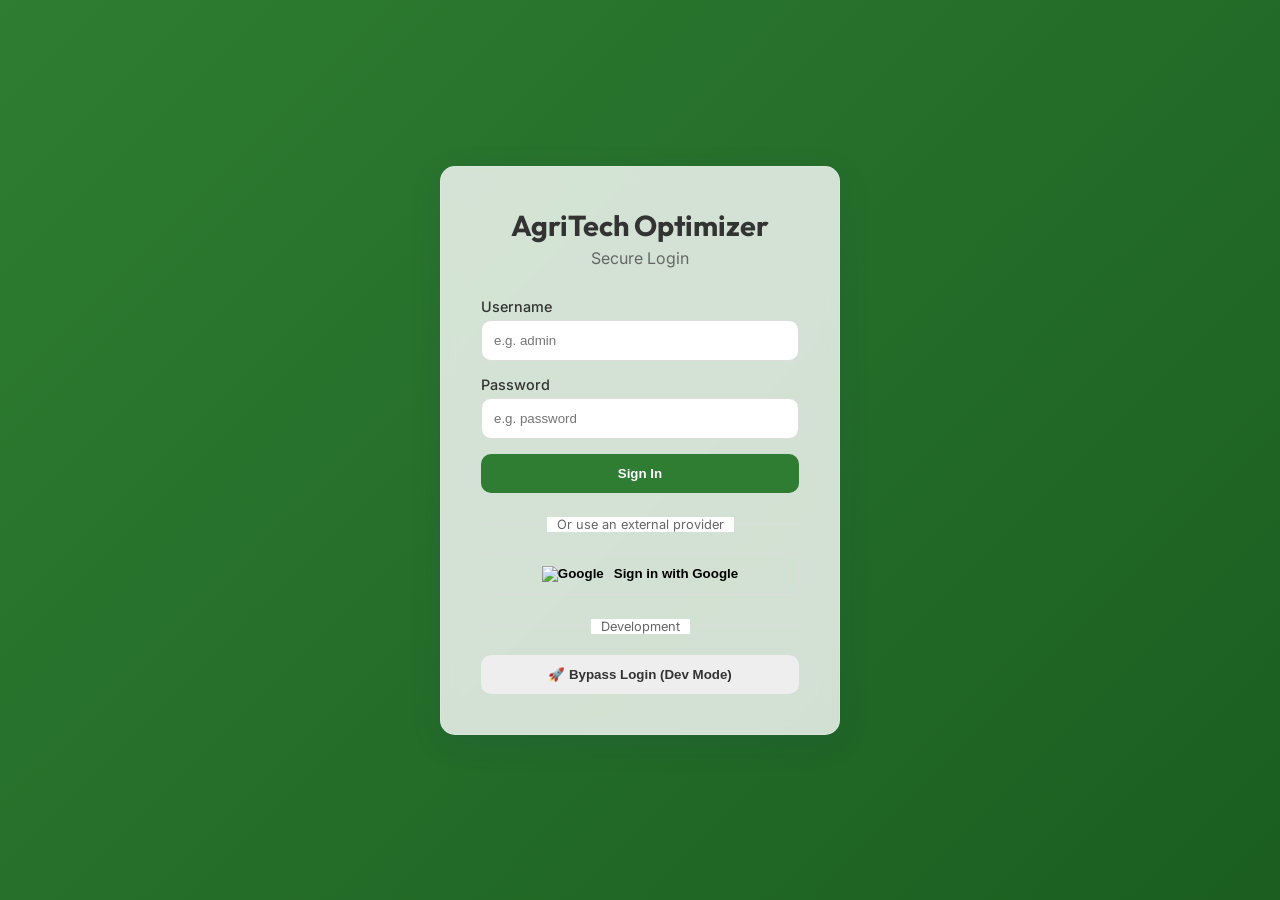
==== index.html @ ee9bbae9 "Prepare for Vercel deployment" ====
<!DOCTYPE html>
<html lang="en">
<head>
    <meta charset="UTF-8">
    <meta name="viewport" content="width=device-width, initial-scale=1.0">
    <title>AgriTech Optimizer | Livestock AI</title>
    <meta name="description" content="A professional, modern dashboard for AgriTech livestock management and AI health diagnostics.">
    <!-- Google Fonts -->
    <link href="https://fonts.googleapis.com/css2?family=Inter:wght@300;400;500;600;700&family=Outfit:wght@400;600;700&display=swap" rel="stylesheet">
    <!-- Phosphor Icons -->
    <script src="https://unpkg.com/@phosphor-icons/web"></script>
    <link rel="stylesheet" href="style.css">
</head>
<body>

    <!-- Login View -->
    <div id="login-view" class="view active">
        <div class="login-card glass-panel">
            <div class="login-header">
                <i class="ph-fill ph-tractor login-icon"></i>
                <h1>AgriTech Optimizer</h1>
                <p>Secure Login</p>
            </div>
            
            <form id="native-login-form" class="login-form">
                <div class="input-group">
                    <label for="username">Username</label>
                    <input type="text" id="username" placeholder="e.g. admin" required>
                </div>
                <div class="input-group">
                    <label for="password">Password</label>
                    <input type="password" id="password" placeholder="e.g. password" required>
                </div>
                <button type="submit" class="btn btn-primary btn-block">Sign In</button>
            </form>

            <div class="divider"><span>Or use an external provider</span></div>
            
            <button id="google-login-btn" class="btn btn-outline btn-block">
                <img src="https://lh3.googleusercontent.com/COxitqgJr1sJnIDe8-jiKhxDx1FrYbtRHKJ9z_hELisAlapwE9LUPh6fcXIfb5vwpbMl4xl9H9TRFPc5NOO8Sb3VSgIBrfRYvW6cUA" alt="Google">
                Sign in with Google
            </button>

            <div class="divider"><span>Development</span></div>
            <button id="bypass-login-btn" class="btn btn-secondary btn-block">🚀 Bypass Login (Dev Mode)</button>
        </div>
    </div>

    <!-- Main App View -->
    <div id="app-view" class="view">
        <nav class="sidebar glass-panel">
            <div class="brand">
                <i class="ph-fill ph-tractor"></i>
                <span>AgriTech AI</span>
            </div>
            <ul class="nav-links">
                <li data-target="home" class="active"><i class="ph ph-house"></i> Home</li>
                <li data-target="herd"><i class="ph ph-cow"></i> My Herd</li>
                <li data-target="health"><i class="ph ph-stethoscope"></i> Health</li>
                <li data-target="nutrition"><i class="ph ph-plant"></i> Nutrition</li>
                <li data-target="schedule"><i class="ph ph-calendar"></i> Schedule</li>
            </ul>
            <div class="user-profile">
                <div class="avatar"><i class="ph ph-user"></i></div>
                <div class="user-info">
                    <span id="display-name">Farmer</span>
                    <small>Pro Member</small>
                </div>
                <button id="logout-btn" class="btn-icon"><i class="ph ph-sign-out"></i></button>
            </div>
        </nav>

        <main class="main-content">
            <!-- Home Tab -->
            <section id="tab-home" class="tab-content active fade-in">
                <div class="banner">
                    <img id="banner-img" src="" alt="Farm Dashboard Banner">
                    <div class="banner-overlay">
                        <h2 id="greeting">Good Morning, Farmer!</h2>
                        <p>Here is the live status of your virtual farm.</p>
                    </div>
                </div>

                <div class="metrics-grid">
                    <div class="metric-card gradient-green">
                        <h2 id="metric-animals">0</h2>
                        <p>Total Animals</p>
                    </div>
                    <div class="metric-card gradient-orange">
                        <h2 id="metric-supplies">0</h2>
                        <p>Supplies (kg)</p>
                    </div>
                    <div class="metric-card gradient-blue">
                        <h2>5</h2>
                        <p>Next Vaccinations</p>
                    </div>
                </div>

                <div class="dashboard-grid">
                    <div class="card glass-panel">
                        <h3>📋 Today's Checklist</h3>
                        <div class="checklist">
                            <label class="checkbox-container">
                                <input type="checkbox" checked> Check water levels in the north pasture
                                <span class="checkmark"></span>
                            </label>
                            <label class="checkbox-container">
                                <input type="checkbox"> Administer FMD vaccine to new calves
                                <span class="checkmark"></span>
                            </label>
                            <label class="checkbox-container">
                                <input type="checkbox"> Review monthly fodder inventory
                                <span class="checkmark"></span>
                            </label>
                        </div>
                    </div>

                    <div class="card glass-panel tip-card">
                        <div class="tip-icon"><i class="ph-fill ph-lightbulb"></i></div>
                        <div>
                            <h4>Farming Tip</h4>
                            <p>Rotating your grazing pastures every 3 days can improve soil health and reduce parasite loads in your livestock.</p>
                        </div>
                    </div>
                </div>
            </section>

            <!-- Herd Tab -->
            <section id="tab-herd" class="tab-content fade-in">
                <header class="section-header">
                    <h2>🐄 My Digital Herd</h2>
                    <button id="add-animal-toggle" class="btn btn-primary"><i class="ph ph-plus"></i> Add Animal</button>
                </header>

                <div id="add-animal-form-container" class="card glass-panel hidden">
                    <h3>Add New Animal</h3>
                    <form id="add-animal-form">
                        <div class="form-row">
                            <div class="input-group">
                                <label>Animal Name/ID</label>
                                <input type="text" id="animal-name" required placeholder="e.g. Bessie">
                            </div>
                            <div class="input-group">
                                <label>Species</label>
                                <select id="animal-type">
                                    <option>Cattle</option>
                                    <option>Sheep</option>
                                    <option>Goat</option>
                                    <option>Pig</option>
                                    <option>Rabbit</option>
                                    <option>Horse</option>
                                </select>
                            </div>
                            <div class="input-group">
                                <label>Weight (kg)</label>
                                <input type="number" id="animal-weight" value="50" min="1" required>
                            </div>
                        </div>
                        <button type="submit" class="btn btn-success">Save to Herd</button>
                    </form>
                </div>

                <div id="herd-list" class="herd-grid">
                    <!-- Herd cards generated via JS -->
                </div>
            </section>

            <!-- Health Tab -->
            <section id="tab-health" class="tab-content fade-in">
                <h2>🩺 Interactive Health Diagnostic Wizard</h2>
                <p class="subtitle">Select observed symptoms below to get an AI-driven health assessment.</p>

                <div class="health-layout">
                    <div class="card glass-panel symptoms-card">
                        <h3>What symptoms are you observing?</h3>
                        <div class="symptoms-grid" id="symptoms-container">
                            <!-- Checkboxes generated by JS -->
                        </div>
                        <button id="run-diagnostic" class="btn btn-primary mt-4">Run Diagnostic Analysis</button>
                    </div>

                    <div class="card glass-panel results-card">
                        <h3>Diagnostic Result</h3>
                        <div id="diagnostic-results">
                            <p class="placeholder-text">Results will appear here after analysis...</p>
                        </div>
                    </div>
                </div>
            </section>

            <!-- Nutrition Tab -->
            <section id="tab-nutrition" class="tab-content fade-in">
                <h2>🌾 Smart Nutrition & Fodder Calculator</h2>
                
                <div class="nutrition-layout">
                    <div class="card glass-panel form-card">
                        <div class="input-group">
                            <label class="checkbox-container">
                                <input type="checkbox" id="use-herd-toggle"> Select Animal from My Herd
                                <span class="checkmark"></span>
                            </label>
                        </div>
                        
                        <div id="herd-select-container" class="input-group hidden">
                            <label>Choose Animal:</label>
                            <select id="nutrition-herd-select"></select>
                            <p id="nutrition-herd-info" class="helper-text"></p>
                        </div>

                        <div id="manual-select-container">
                            <div class="input-group">
                                <label>Select Animal Type:</label>
                                <select id="nutrition-type-select">
                                    <option>Cattle</option><option>Sheep</option><option>Goat</option>
                                    <option>Rabbit</option><option>Horse</option><option>Pigs</option>
                                    <option>Poultry (Broilers/Layers)</option><option>Donkey</option>
                                    <option>Camel</option><option>Turkey</option>
                                </select>
                            </div>
                            <div class="input-group">
                                <label>Animal Weight (kg):</label>
                                <input type="number" id="nutrition-weight" value="450" min="0.1" step="0.1">
                            </div>
                        </div>

                        <div class="input-group">
                            <label>Select Life Stage:</label>
                            <select id="nutrition-stage">
                                <option>Maintenance</option>
                                <option>Growth</option>
                                <option>Lactation (High Yield)</option>
                                <option>Lactation (Low Yield)</option>
                            </select>
                        </div>
                    </div>

                    <div class="card glass-panel results-card">
                        <h3>Recommended Feed Breakdown</h3>
                        <div class="big-metric">
                            <span id="dmi-result">0.00</span> <small>kg / day Total DMI</small>
                        </div>

                        <div class="feed-bars">
                            <div class="feed-item">
                                <div class="feed-label">
                                    <span>Roughage (<span id="roughage-pct">0</span>%)</span>
                                    <strong id="roughage-kg">0.00 kg</strong>
                                </div>
                                <div class="progress-bar"><div id="roughage-bar" class="fill green"></div></div>
                                <small>Hay, Grass, Pellets, Silage, Crop residues</small>
                            </div>
                            
                            <div class="feed-item mt-4">
                                <div class="feed-label">
                                    <span>Concentrate (<span id="concentrate-pct">0</span>%)</span>
                                    <strong id="concentrate-kg">0.00 kg</strong>
                                </div>
                                <div class="progress-bar"><div id="concentrate-bar" class="fill orange"></div></div>
                                <small>Grains, Dairy Meal, Protein Cakes, Minerals</small>
                            </div>
                        </div>
                    </div>
                </div>
            </section>

            <!-- Schedule Tab -->
            <section id="tab-schedule" class="tab-content fade-in">
                <h2>📅 Essential Health & Maintenance Schedule</h2>
                <p class="subtitle">Follow this general guide to keep your diverse livestock healthy.</p>

                <div class="card glass-panel">
                    <div class="animal-tabs" id="schedule-tabs">
                        <!-- Generated by JS -->
                    </div>
                    <div class="table-responsive">
                        <table class="schedule-table">
                            <thead>
                                <tr>
                                    <th>Task</th>
                                    <th>Frequency</th>
                                    <th>Importance</th>
                                </tr>
                            </thead>
                            <tbody id="schedule-tbody">
                                <!-- Generated by JS -->
                            </tbody>
                        </table>
                    </div>
                </div>
                <p class="disclaimer">⚠️ Disclaimer: This AI tool is for informational purposes only. Always consult a certified veterinarian for definitive medical advice.</p>
            </section>
        </main>
    </div>

    <script src="app.js"></script>
</body>
</html>
---- style.css ----
:root {
    --primary: #2e7d32;
    --primary-dark: #1b5e20;
    --secondary: #ffa000;
    --bg-light: #f4f7f6;
    --text-main: #333;
    --text-light: #666;
    --white: #ffffff;
    --glass: rgba(255, 255, 255, 0.8);
    --shadow: 0 8px 32px 0 rgba(31, 38, 135, 0.1);
    --border: 1px solid rgba(255, 255, 255, 0.18);
}

* {
    margin: 0;
    padding: 0;
    box-sizing: border-box;
}

body {
    font-family: 'Inter', sans-serif;
    background-color: var(--bg-light);
    color: var(--text-main);
    overflow-x: hidden;
}

h1, h2, h3, .brand {
    font-family: 'Outfit', sans-serif;
}

/* Glassmorphism Utility */
.glass-panel {
    background: var(--glass);
    backdrop-filter: blur(8px);
    -webkit-backdrop-filter: blur(8px);
    border-radius: 15px;
    border: var(--border);
    box-shadow: var(--shadow);
}

/* Views */
.view {
    display: none;
    min-height: 100vh;
}

.view.active {
    display: flex;
}

/* Login View */
#login-view {
    justify-content: center;
    align-items: center;
    background: linear-gradient(135deg, #2e7d32 0%, #1b5e20 100%);
}

.login-card {
    width: 100%;
    max-width: 400px;
    padding: 40px;
    text-align: center;
}

.login-header {
    margin-bottom: 30px;
}

.login-icon {
    font-size: 3rem;
    color: var(--primary);
    margin-bottom: 15px;
}

.login-header h1 {
    font-size: 1.8rem;
    margin-bottom: 5px;
}

.login-header p {
    color: var(--text-light);
}

.input-group {
    text-align: left;
    margin-bottom: 15px;
}

.input-group label {
    display: block;
    margin-bottom: 5px;
    font-size: 0.9rem;
    font-weight: 500;
}

.input-group input, .input-group select, .input-group textarea {
    width: 100%;
    padding: 12px;
    border-radius: 10px;
    border: 1px solid #ddd;
    outline: none;
    transition: 0.3s;
}

.input-group input:focus {
    border-color: var(--primary);
}

.btn {
    padding: 12px 24px;
    border-radius: 10px;
    border: none;
    cursor: pointer;
    font-weight: 600;
    transition: 0.3s;
    display: flex;
    align-items: center;
    justify-content: center;
    gap: 10px;
}

.btn-primary {
    background-color: var(--primary);
    color: white;
}

.btn-primary:hover {
    background-color: var(--primary-dark);
}

.btn-secondary {
    background-color: #eee;
    color: #333;
}

.btn-outline {
    background: transparent;
    border: 1px solid #ddd;
}

.btn-block {
    width: 100%;
    margin-top: 10px;
}

.divider {
    margin: 20px 0;
    position: relative;
    text-align: center;
}

.divider::before {
    content: "";
    position: absolute;
    top: 50%;
    left: 0;
    width: 100%;
    height: 1px;
    background: #ddd;
    z-index: 1;
}

.divider span {
    background: var(--white);
    padding: 0 10px;
    position: relative;
    z-index: 2;
    font-size: 0.8rem;
    color: var(--text-light);
}

/* App View & Sidebar */
#app-view {
    background-color: #f0f2f5;
}

.sidebar {
    width: 260px;
    height: calc(100vh - 40px);
    margin: 20px;
    display: flex;
    flex-direction: column;
    padding: 30px 20px;
}

.brand {
    display: flex;
    align-items: center;
    gap: 10px;
    font-size: 1.4rem;
    font-weight: 700;
    color: var(--primary);
    margin-bottom: 40px;
}

.nav-links {
    list-style: none;
    flex-grow: 1;
}

.nav-links li {
    padding: 12px 15px;
    margin-bottom: 5px;
    border-radius: 10px;
    cursor: pointer;
    display: flex;
    align-items: center;
    gap: 15px;
    transition: 0.3s;
    color: var(--text-light);
}

.nav-links li:hover, .nav-links li.active {
    background-color: rgba(46, 125, 50, 0.1);
    color: var(--primary);
    font-weight: 600;
}

.user-profile {
    display: flex;
    align-items: center;
    gap: 12px;
    padding-top: 20px;
    border-top: 1px solid #ddd;
}

.avatar {
    width: 40px;
    height: 40px;
    background: #ddd;
    border-radius: 50%;
    display: flex;
    align-items: center;
    justify-content: center;
    font-size: 1.2rem;
}

.user-info {
    flex-grow: 1;
}

.user-info span {
    display: block;
    font-size: 0.9rem;
    font-weight: 600;
}

.btn-icon {
    background: none;
    border: none;
    cursor: pointer;
    font-size: 1.2rem;
    color: var(--text-light);
}

/* Main Content */
.main-content {
    flex-grow: 1;
    height: 100vh;
    overflow-y: auto;
    padding: 30px;
}

.tab-content {
    display: none;
    max-width: 1000px;
    margin: 0 auto;
}

.tab-content.active {
    display: block;
}

/* Home Tab Styles */
.banner {
    position: relative;
    border-radius: 20px;
    overflow: hidden;
    margin-bottom: 30px;
    height: 200px;
    background: #2e7d32;
}

.banner img {
    width: 100%;
    height: 100%;
    object-fit: cover;
    opacity: 0.6;
}

.banner-overlay {
    position: absolute;
    top: 0;
    left: 0;
    width: 100%;
    height: 100%;
    display: flex;
    flex-direction: column;
    justify-content: center;
    padding: 40px;
    color: white;
}

.metrics-grid {
    display: grid;
    grid-template-columns: repeat(3, 1fr);
    gap: 20px;
    margin-bottom: 30px;
}

.metric-card {
    padding: 25px;
    border-radius: 20px;
    color: white;
    text-align: center;
}

.gradient-green { background: linear-gradient(135deg, #66bb6a, #43a047); }
.gradient-orange { background: linear-gradient(135deg, #ffa726, #fb8c00); }
.gradient-blue { background: linear-gradient(135deg, #29b6f6, #039be5); }

.card {
    padding: 25px;
    margin-bottom: 20px;
}

.dashboard-grid {
    display: grid;
    grid-template-columns: 2fr 1fr;
    gap: 20px;
}

/* Herd Tab Styles */
.herd-grid {
    display: grid;
    grid-template-columns: repeat(auto-fill, minmax(280px, 1fr));
    gap: 20px;
    margin-top: 20px;
}

.animal-card {
    padding: 20px;
    border-left: 5px solid var(--primary);
}

/* Animations */
.fade-in {
    animation: fadeIn 0.4s ease-out;
}

@keyframes fadeIn {
    from { opacity: 0; transform: translateY(10px); }
    to { opacity: 1; transform: translateY(0); }
}

.hidden { display: none; }

/* Checklist & UI Components */
.checkbox-container {
    display: block;
    position: relative;
    padding-left: 35px;
    margin-bottom: 12px;
    cursor: pointer;
    font-size: 1rem;
    user-select: none;
}

.checkbox-container input {
    position: absolute;
    opacity: 0;
    cursor: pointer;
    height: 0;
    width: 0;
}

.checkmark {
    position: absolute;
    top: 0;
    left: 0;
    height: 20px;
    width: 20px;
    background-color: #eee;
    border-radius: 5px;
}

.checkbox-container:hover input ~ .checkmark { background-color: #ccc; }
.checkbox-container input:checked ~ .checkmark { background-color: var(--primary); }

.checkmark:after {
    content: "";
    position: absolute;
    display: none;
}

.checkbox-container input:checked ~ .checkmark:after { display: block; }
.checkbox-container .checkmark:after {
    left: 7px;
    top: 3px;
    width: 5px;
    height: 10px;
    border: solid white;
    border-width: 0 3px 3px 0;
    transform: rotate(45deg);
}

/* Schedule Table */
.schedule-table {
    width: 100%;
    border-collapse: collapse;
    margin-top: 20px;
}

.schedule-table th, .schedule-table td {
    padding: 15px;
    text-align: left;
    border-bottom: 1px solid #eee;
}

.schedule-table th {
    color: var(--text-light);
    font-weight: 500;
}

/* Responsive */
@media (max-width: 768px) {
    .sidebar { display: none; }
    .metrics-grid { grid-template-columns: 1fr; }
    .dashboard-grid { grid-template-columns: 1fr; }
}
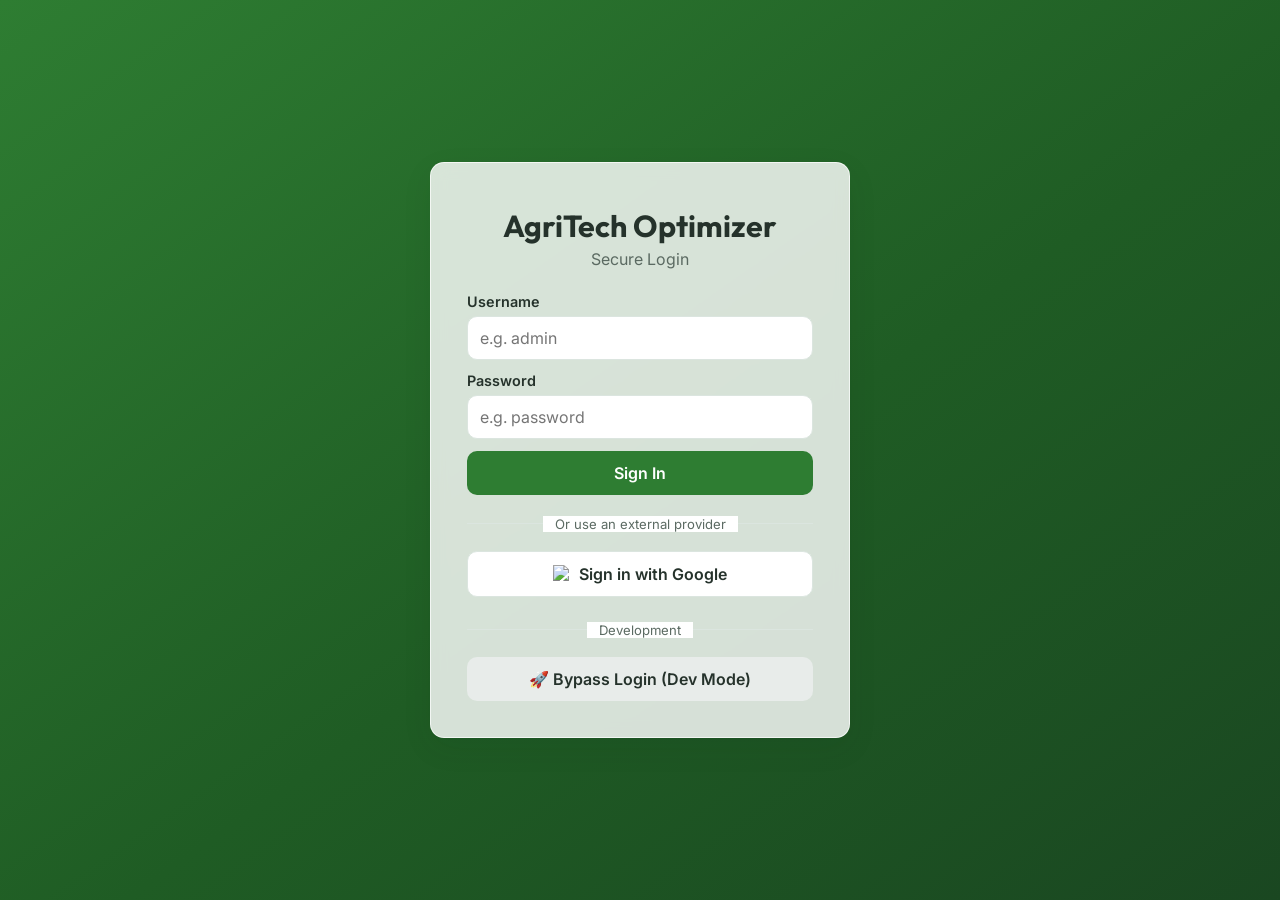
==== commit 65df8884: "Fix syntax errors in app.js and update vercel.json for deployment" ====
--- a/index.html
+++ b/index.html
@@ -59,6 +59,8 @@
                 <li data-target="health"><i class="ph ph-stethoscope"></i> Health</li>
                 <li data-target="nutrition"><i class="ph ph-plant"></i> Nutrition</li>
                 <li data-target="schedule"><i class="ph ph-calendar"></i> Schedule</li>
+                <li data-target="production"><i class="ph ph-trending-up"></i> Production</li>
+                <li data-target="finance"><i class="ph ph-money"></i> Finance</li>
             </ul>
             <div class="user-profile">
                 <div class="avatar"><i class="ph ph-user"></i></div>
@@ -79,7 +81,13 @@
                         <h2 id="greeting">Good Morning, Farmer!</h2>
                         <p>Here is the live status of your virtual farm.</p>
                     </div>
-                </div>
+                    <div class="banner-controls">
+                        <p id="banner-caption">Your Farm</p>
+                        <button id="upload-farm-photo-btn" class="btn btn-small"><i class="ph ph-upload"></i> Upload Photo</button>
+                    </div>
+                </div>
+
+                <input type="file" id="farm-photo-input" accept="image/*" style="display: none;">
 
                 <div class="metrics-grid">
                     <div class="metric-card gradient-green">
@@ -164,6 +172,11 @@
                     <!-- Herd cards generated via JS -->
                 </div>
             </section>
+    </div>
+
+    <script src="app.js"></script>
+</body>
+</html>
 
             <!-- Health Tab -->
             <section id="tab-health" class="tab-content fade-in">
@@ -289,6 +302,129 @@
                 </div>
                 <p class="disclaimer">⚠️ Disclaimer: This AI tool is for informational purposes only. Always consult a certified veterinarian for definitive medical advice.</p>
             </section>
+
+            <!-- Production Tab -->
+            <section id="tab-production" class="tab-content fade-in">
+                <h2>📊 Production & Productivity Tracking</h2>
+                <p class="subtitle">Monitor milk, egg, meat, and weight gain production metrics.</p>
+
+                <div class="production-grid">
+                    <div class="card glass-panel production-card">
+                        <h3>🥛 Milk Production</h3>
+                        <div class="input-group">
+                            <label>Liters per day</label>
+                            <input type="number" id="milk-input" placeholder="0" min="0" step="0.1">
+                        </div>
+                        <div class="input-group">
+                            <label>Animal</label>
+                            <select id="milk-animal-select"></select>
+                        </div>
+                        <button class="btn btn-success" onclick="recordMilkProduction()">Record Milk</button>
+                        <p id="milk-stats" class="stat-text">Total: 0 L/day</p>
+                    </div>
+
+                    <div class="card glass-panel production-card">
+                        <h3>🥚 Egg Production</h3>
+                        <div class="input-group">
+                            <label>Eggs per day</label>
+                            <input type="number" id="egg-input" placeholder="0" min="0" step="1">
+                        </div>
+                        <div class="input-group">
+                            <label>Animal</label>
+                            <select id="egg-animal-select"></select>
+                        </div>
+                        <button class="btn btn-success" onclick="recordEggProduction()">Record Eggs</button>
+                        <p id="egg-stats" class="stat-text">Total: 0 eggs/day</p>
+                    </div>
+
+                    <div class="card glass-panel production-card">
+                        <h3>⚖️ Weight Tracking</h3>
+                        <div class="input-group">
+                            <label>Weight Gain (kg)</label>
+                            <input type="number" id="weight-input" placeholder="0" min="0" step="0.5">
+                        </div>
+                        <div class="input-group">
+                            <label>Animal</label>
+                            <select id="weight-animal-select"></select>
+                        </div>
+                        <button class="btn btn-success" onclick="recordWeightGain()">Record Weight</button>
+                        <p id="weight-stats" class="stat-text">Average: 0 kg/week</p>
+                    </div>
+                </div>
+
+                <div class="card glass-panel">
+                    <h3>📈 Production Summary</h3>
+                    <div class="production-summary" id="production-summary">
+                        <p class="placeholder-text">Add production records to see summary statistics.</p>
+                    </div>
+                </div>
+            </section>
+
+            <!-- Finance Tab -->
+            <section id="tab-finance" class="tab-content fade-in">
+                <h2>💰 Farm Finance Management</h2>
+                <p class="subtitle">Track expenses and income to monitor farm profitability.</p>
+
+                <div class="finance-layout">
+                    <div class="card glass-panel">
+                        <h3>💸 Record Transaction</h3>
+                        <div class="input-group">
+                            <label>Type</label>
+                            <select id="transaction-type">
+                                <option value="expense">Expense</option>
+                                <option value="income">Income</option>
+                            </select>
+                        </div>
+                        <div class="input-group">
+                            <label>Category</label>
+                            <select id="transaction-category">
+                                <option value="feed">Animal Feed</option>
+                                <option value="medicine">Medicine & Vaccines</option>
+                                <option value="equipment">Equipment</option>
+                                <option value="labor">Labor</option>
+                                <option value="milkDairy">Milk/Dairy</option>
+                                <option value="meatLivestock">Meat/Livestock</option>
+                                <option value="eggs">Eggs</option>
+                                <option value="other">Other</option>
+                            </select>
+                        </div>
+                        <div class="input-group">
+                            <label>Amount</label>
+                            <input type="number" id="transaction-amount" placeholder="0" min="0" step="0.01">
+                        </div>
+                        <div class="input-group">
+                            <label>Description</label>
+                            <input type="text" id="transaction-description" placeholder="e.g. Bought 50kg hay">
+                        </div>
+                        <button class="btn btn-primary" onclick="recordTransaction()">Record</button>
+                    </div>
+
+                    <div class="card glass-panel">
+                        <h3>📊 Financial Summary</h3>
+                        <div class="finance-summary">
+                            <div class="summary-box income-box">
+                                <p>Total Income</p>
+                                <h3 id="total-income">$0.00</h3>
+                            </div>
+                            <div class="summary-box expense-box">
+                                <p>Total Expenses</p>
+                                <h3 id="total-expenses">$0.00</h3>
+                            </div>
+                            <div class="summary-box profit-box">
+                                <p>Net Profit</p>
+                                <h3 id="net-profit">$0.00</h3>
+                            </div>
+                        </div>
+                    </div>
+                </div>
+
+                <div class="card glass-panel">
+                    <h3>📋 Recent Transactions</h3>
+                    <div class="transaction-list" id="transaction-list">
+                        <p class="placeholder-text">No transactions recorded yet.</p>
+                    </div>
+                </div>
+            </section>
         </main>
     </div>
 
--- a/style.css
+++ b/style.css
@@ -1,14 +1,14 @@
 :root {
     --primary: #2e7d32;
     --primary-dark: #1b5e20;
-    --secondary: #ffa000;
-    --bg-light: #f4f7f6;
-    --text-main: #333;
-    --text-light: #666;
-    --white: #ffffff;
-    --glass: rgba(255, 255, 255, 0.8);
-    --shadow: 0 8px 32px 0 rgba(31, 38, 135, 0.1);
-    --border: 1px solid rgba(255, 255, 255, 0.18);
+    --secondary: #ff9800;
+    --bg: #f0f3f2;
+    --surface: #ffffff;
+    --text-main: #25322b;
+    --text-light: #5b6a62;
+    --border: #dbe5df;
+    --shadow: 0 10px 30px rgba(13, 45, 26, 0.08);
+    --glass-bg: rgba(255, 255, 255, 0.82);
 }
 
 * {
@@ -18,27 +18,28 @@
 }
 
 body {
-    font-family: 'Inter', sans-serif;
-    background-color: var(--bg-light);
+    font-family: "Inter", sans-serif;
+    background: radial-gradient(circle at 10% 10%, #e7f7e9 0%, var(--bg) 45%, #edf3f1 100%);
     color: var(--text-main);
-    overflow-x: hidden;
-}
-
-h1, h2, h3, .brand {
-    font-family: 'Outfit', sans-serif;
-}
-
-/* Glassmorphism Utility */
+    min-height: 100vh;
+}
+
+h1,
+h2,
+h3,
+.brand {
+    font-family: "Outfit", sans-serif;
+}
+
 .glass-panel {
-    background: var(--glass);
+    background: var(--glass-bg);
+    border: 1px solid rgba(255, 255, 255, 0.7);
     backdrop-filter: blur(8px);
     -webkit-backdrop-filter: blur(8px);
-    border-radius: 15px;
-    border: var(--border);
     box-shadow: var(--shadow);
-}
-
-/* Views */
+    border-radius: 14px;
+}
+
 .view {
     display: none;
     min-height: 100vh;
@@ -48,103 +49,134 @@
     display: flex;
 }
 
-/* Login View */
 #login-view {
+    align-items: center;
     justify-content: center;
-    align-items: center;
-    background: linear-gradient(135deg, #2e7d32 0%, #1b5e20 100%);
+    padding: 24px;
+    background: linear-gradient(145deg, #2e7d32 0%, #1f5c24 55%, #1a4721 100%);
 }
 
 .login-card {
     width: 100%;
-    max-width: 400px;
-    padding: 40px;
+    max-width: 420px;
+    padding: 36px;
+}
+
+.login-header {
     text-align: center;
-}
-
-.login-header {
-    margin-bottom: 30px;
+    margin-bottom: 24px;
 }
 
 .login-icon {
     font-size: 3rem;
     color: var(--primary);
-    margin-bottom: 15px;
 }
 
 .login-header h1 {
-    font-size: 1.8rem;
-    margin-bottom: 5px;
+    font-size: 1.9rem;
+    margin-top: 8px;
 }
 
 .login-header p {
     color: var(--text-light);
+    margin-top: 4px;
+}
+
+.login-form {
+    display: grid;
+    gap: 12px;
 }
 
 .input-group {
-    text-align: left;
-    margin-bottom: 15px;
+    display: grid;
+    gap: 6px;
 }
 
 .input-group label {
-    display: block;
-    margin-bottom: 5px;
     font-size: 0.9rem;
-    font-weight: 500;
-}
-
-.input-group input, .input-group select, .input-group textarea {
+    font-weight: 600;
+}
+
+.input-group input,
+.input-group select {
     width: 100%;
-    padding: 12px;
+    border: 1px solid var(--border);
     border-radius: 10px;
-    border: 1px solid #ddd;
+    padding: 11px 12px;
+    font: inherit;
+    color: var(--text-main);
+    background: var(--surface);
     outline: none;
-    transition: 0.3s;
-}
-
-.input-group input:focus {
+}
+
+.input-group input:focus,
+.input-group select:focus {
     border-color: var(--primary);
+    box-shadow: 0 0 0 3px rgba(46, 125, 50, 0.15);
 }
 
 .btn {
-    padding: 12px 24px;
+    display: inline-flex;
+    align-items: center;
+    justify-content: center;
+    gap: 8px;
+    border: 0;
     border-radius: 10px;
-    border: none;
+    padding: 12px 16px;
+    font: inherit;
+    font-weight: 600;
     cursor: pointer;
-    font-weight: 600;
-    transition: 0.3s;
-    display: flex;
-    align-items: center;
-    justify-content: center;
-    gap: 10px;
-}
-
-.btn-primary {
-    background-color: var(--primary);
-    color: white;
-}
-
-.btn-primary:hover {
-    background-color: var(--primary-dark);
-}
-
-.btn-secondary {
-    background-color: #eee;
-    color: #333;
-}
-
-.btn-outline {
-    background: transparent;
-    border: 1px solid #ddd;
+    transition: transform 0.16s ease, filter 0.16s ease, box-shadow 0.16s ease;
+}
+
+.btn:hover {
+    transform: translateY(-1px);
+}
+
+.btn:active {
+    transform: translateY(0);
 }
 
 .btn-block {
     width: 100%;
-    margin-top: 10px;
+}
+
+.btn-primary {
+    background: var(--primary);
+    color: #fff;
+}
+
+.btn-primary:hover {
+    background: var(--primary-dark);
+}
+
+.btn-secondary {
+    background: #e8ecea;
+    color: var(--text-main);
+}
+
+.btn-secondary:hover {
+    filter: brightness(0.98);
+}
+
+.btn-success {
+    background: #1f8f5a;
+    color: #fff;
+}
+
+.btn-outline {
+    border: 1px solid var(--border);
+    background: #fff;
+    color: var(--text-main);
+}
+
+.btn-outline img {
+    width: 18px;
+    height: 18px;
 }
 
 .divider {
-    margin: 20px 0;
+    margin: 18px 0;
     position: relative;
     text-align: center;
 }
@@ -152,118 +184,133 @@
 .divider::before {
     content: "";
     position: absolute;
+    left: 0;
+    right: 0;
     top: 50%;
-    left: 0;
+    height: 1px;
+    background: var(--border);
+}
+
+.divider span {
+    position: relative;
+    display: inline-block;
+    padding: 0 12px;
+    background: #fff;
+    color: var(--text-light);
+    font-size: 0.82rem;
+}
+
+#app-view {
+    background: transparent;
     width: 100%;
-    height: 1px;
-    background: #ddd;
-    z-index: 1;
-}
-
-.divider span {
-    background: var(--white);
-    padding: 0 10px;
-    position: relative;
-    z-index: 2;
-    font-size: 0.8rem;
-    color: var(--text-light);
-}
-
-/* App View & Sidebar */
-#app-view {
-    background-color: #f0f2f5;
 }
 
 .sidebar {
-    width: 260px;
+    width: 270px;
+    margin: 20px;
     height: calc(100vh - 40px);
-    margin: 20px;
+    padding: 24px 18px;
     display: flex;
     flex-direction: column;
-    padding: 30px 20px;
+    gap: 16px;
+    flex-shrink: 0;
 }
 
 .brand {
+    color: var(--primary);
     display: flex;
     align-items: center;
     gap: 10px;
-    font-size: 1.4rem;
+    font-size: 1.35rem;
     font-weight: 700;
-    color: var(--primary);
-    margin-bottom: 40px;
+    margin-bottom: 12px;
 }
 
 .nav-links {
     list-style: none;
+    display: grid;
+    gap: 6px;
     flex-grow: 1;
 }
 
 .nav-links li {
-    padding: 12px 15px;
-    margin-bottom: 5px;
+    padding: 11px 14px;
     border-radius: 10px;
+    color: var(--text-light);
     cursor: pointer;
     display: flex;
     align-items: center;
-    gap: 15px;
-    transition: 0.3s;
-    color: var(--text-light);
-}
-
-.nav-links li:hover, .nav-links li.active {
-    background-color: rgba(46, 125, 50, 0.1);
+    gap: 11px;
+    font-size: 0.95rem;
+    font-weight: 600;
+    transition: background 0.16s ease, color 0.16s ease;
+}
+
+.nav-links li.active,
+.nav-links li:hover {
+    background: rgba(46, 125, 50, 0.13);
     color: var(--primary);
-    font-weight: 600;
 }
 
 .user-profile {
-    display: flex;
-    align-items: center;
-    gap: 12px;
-    padding-top: 20px;
-    border-top: 1px solid #ddd;
+    border-top: 1px solid var(--border);
+    padding-top: 14px;
+    display: flex;
+    align-items: center;
+    gap: 10px;
 }
 
 .avatar {
-    width: 40px;
-    height: 40px;
-    background: #ddd;
+    width: 38px;
+    height: 38px;
     border-radius: 50%;
-    display: flex;
-    align-items: center;
-    justify-content: center;
-    font-size: 1.2rem;
+    background: #e4ebe7;
+    color: var(--text-light);
+    display: grid;
+    place-items: center;
 }
 
 .user-info {
-    flex-grow: 1;
+    flex: 1;
 }
 
 .user-info span {
     display: block;
     font-size: 0.9rem;
-    font-weight: 600;
+    font-weight: 700;
+}
+
+.user-info small {
+    color: var(--text-light);
 }
 
 .btn-icon {
-    background: none;
-    border: none;
+    width: 34px;
+    height: 34px;
+    border-radius: 9px;
+    border: 0;
+    background: transparent;
+    color: var(--text-light);
     cursor: pointer;
-    font-size: 1.2rem;
-    color: var(--text-light);
-}
-
-/* Main Content */
+    display: grid;
+    place-items: center;
+}
+
+.btn-icon:hover {
+    background: rgba(46, 125, 50, 0.12);
+    color: var(--primary);
+}
+
 .main-content {
-    flex-grow: 1;
+    flex: 1;
+    padding: 30px;
     height: 100vh;
     overflow-y: auto;
-    padding: 30px;
 }
 
 .tab-content {
     display: none;
-    max-width: 1000px;
+    max-width: 1040px;
     margin: 0 auto;
 }
 
@@ -271,160 +318,581 @@
     display: block;
 }
 
-/* Home Tab Styles */
+.subtitle {
+    color: var(--text-light);
+    margin-top: 4px;
+    margin-bottom: 16px;
+}
+
 .banner {
     position: relative;
-    border-radius: 20px;
+    border-radius: 18px;
     overflow: hidden;
-    margin-bottom: 30px;
-    height: 200px;
-    background: #2e7d32;
+    min-height: 210px;
+    margin-bottom: 22px;
+    background: #2b6d34;
 }
 
 .banner img {
     width: 100%;
     height: 100%;
     object-fit: cover;
-    opacity: 0.6;
+    opacity: 0.62;
 }
 
 .banner-overlay {
     position: absolute;
-    top: 0;
-    left: 0;
+    inset: 0;
+    color: #fff;
+    padding: 28px;
+    display: grid;
+    align-content: center;
+    gap: 8px;
+}
+
+.banner-controls {
+    position: absolute;
+    bottom: 12px;
+    right: 12px;
+    display: flex;
+    align-items: center;
+    gap: 12px;
+    background: rgba(0, 0, 0, 0.45);
+    padding: 8px 14px;
+    border-radius: 8px;
+    backdrop-filter: blur(6px);
+}
+
+.banner-controls p {
+    color: #fff;
+    font-size: 12px;
+    font-weight: 500;
+    margin: 0;
+}
+
+.btn-small {
+    padding: 6px 12px;
+    font-size: 12px;
+    border: none;
+    border-radius: 6px;
+    background: rgba(255, 255, 255, 0.2);
+    color: #fff;
+    cursor: pointer;
+    transition: all 0.2s ease;
+    display: flex;
+    align-items: center;
+    gap: 6px;
+}
+
+.btn-small:hover {
+    background: rgba(255, 255, 255, 0.35);
+    transform: translateY(-1px);
+}
+
+.metrics-grid {
+    display: grid;
+    grid-template-columns: repeat(3, minmax(0, 1fr));
+    gap: 16px;
+    margin-bottom: 18px;
+}
+
+.metric-card {
+    border-radius: 16px;
+    padding: 18px;
+    color: #fff;
+    text-align: center;
+}
+
+.metric-card h2 {
+    font-size: 1.8rem;
+}
+
+.gradient-green {
+    background: linear-gradient(145deg, #50b56d, #329a52);
+}
+
+.gradient-orange {
+    background: linear-gradient(145deg, #ffb04f, #ef8d16);
+}
+
+.gradient-blue {
+    background: linear-gradient(145deg, #4eb9eb, #229ad5);
+}
+
+.dashboard-grid {
+    display: grid;
+    grid-template-columns: 1.6fr 1fr;
+    gap: 16px;
+}
+
+.card {
+    padding: 20px;
+    border-radius: 14px;
+}
+
+.tip-card {
+    display: flex;
+    gap: 12px;
+    align-items: flex-start;
+}
+
+.tip-icon {
+    width: 38px;
+    height: 38px;
+    border-radius: 10px;
+    background: rgba(255, 152, 0, 0.14);
+    color: #e78907;
+    display: grid;
+    place-items: center;
+    font-size: 1.15rem;
+}
+
+.section-header {
+    display: flex;
+    align-items: center;
+    justify-content: space-between;
+    gap: 12px;
+    margin-bottom: 12px;
+}
+
+.form-row {
+    display: grid;
+    grid-template-columns: repeat(3, minmax(0, 1fr));
+    gap: 12px;
+    margin-bottom: 14px;
+}
+
+.herd-grid {
+    display: grid;
+    grid-template-columns: repeat(auto-fill, minmax(260px, 1fr));
+    gap: 14px;
+    margin-top: 10px;
+}
+
+.animal-card {
+    border-left: 4px solid var(--primary);
+    padding: 16px;
+}
+
+.animal-row {
+    display: flex;
+    justify-content: space-between;
+    gap: 10px;
+}
+
+.animal-card h4 {
+    font-size: 1.05rem;
+    margin-bottom: 5px;
+}
+
+.animal-card p {
+    color: var(--text-light);
+    font-size: 0.92rem;
+}
+
+.health-pill {
+    margin-top: 8px;
+    display: inline-block;
+    border-radius: 999px;
+    padding: 4px 10px;
+    font-size: 0.78rem;
+    font-weight: 600;
+    color: #236634;
+    background: rgba(35, 102, 52, 0.15);
+}
+
+.empty-state h3 {
+    margin-bottom: 7px;
+}
+
+.empty-state p {
+    color: var(--text-light);
+}
+
+.health-layout {
+    display: grid;
+    grid-template-columns: 1.2fr 1fr;
+    gap: 16px;
+}
+
+.symptoms-grid {
+    display: grid;
+    grid-template-columns: repeat(2, minmax(0, 1fr));
+    gap: 8px;
+    margin-top: 10px;
+}
+
+.results-card {
+    min-height: 240px;
+}
+
+.result-meta {
+    color: var(--text-light);
+    font-size: 0.85rem;
+    margin-bottom: 10px;
+}
+
+.result-card {
+    border-radius: 12px;
+    background: #fff;
+    border: 1px solid var(--border);
+    padding: 14px;
+    margin-bottom: 10px;
+}
+
+.result-header {
+    display: flex;
+    align-items: center;
+    justify-content: space-between;
+    gap: 8px;
+    margin-bottom: 8px;
+}
+
+.result-card p {
+    margin-top: 4px;
+    color: #38453f;
+    line-height: 1.4;
+}
+
+.loading-result {
+    border-left: 4px solid #f8a332;
+}
+
+.safe-result {
+    border-left: 4px solid #33915b;
+}
+
+.severity-critical {
+    border-left: 4px solid #cc2f2f;
+}
+
+.severity-high {
+    border-left: 4px solid #ec7a15;
+}
+
+.severity-medium {
+    border-left: 4px solid #c4a413;
+}
+
+.severity-badge {
+    border-radius: 999px;
+    padding: 2px 10px;
+    font-size: 0.75rem;
+    text-transform: capitalize;
+    font-weight: 700;
+}
+
+.severity-badge.critical {
+    background: rgba(204, 47, 47, 0.16);
+    color: #8e1e1e;
+}
+
+.severity-badge.high {
+    background: rgba(236, 122, 21, 0.17);
+    color: #98520d;
+}
+
+.severity-badge.medium {
+    background: rgba(196, 164, 19, 0.2);
+    color: #725f0a;
+}
+
+.nutrition-layout {
+    display: grid;
+    grid-template-columns: 1fr 1fr;
+    gap: 16px;
+}
+
+.helper-text {
+    margin-top: 6px;
+    color: var(--text-light);
+    font-size: 0.84rem;
+}
+
+.big-metric {
+    border-radius: 12px;
+    background: rgba(46, 125, 50, 0.1);
+    color: var(--primary-dark);
+    padding: 14px;
+    display: flex;
+    align-items: baseline;
+    gap: 8px;
+}
+
+.big-metric span {
+    font-size: 2rem;
+    font-weight: 700;
+}
+
+.feed-bars {
+    margin-top: 18px;
+}
+
+.feed-item {
+    display: grid;
+    gap: 8px;
+}
+
+.feed-label {
+    display: flex;
+    align-items: center;
+    justify-content: space-between;
+    gap: 8px;
+}
+
+.progress-bar {
+    height: 10px;
+    border-radius: 999px;
+    background: #e7ece9;
+    overflow: hidden;
+}
+
+.fill {
+    height: 100%;
+    transition: width 0.2s ease;
+}
+
+.fill.green {
+    background: linear-gradient(90deg, #5bb26f 0%, #329955 100%);
+}
+
+.fill.orange {
+    background: linear-gradient(90deg, #f8ad49 0%, #ea7e18 100%);
+}
+
+.animal-tabs {
+    display: flex;
+    flex-wrap: wrap;
+    gap: 8px;
+}
+
+.animal-tab {
+    border: 1px solid var(--border);
+    background: #fff;
+    border-radius: 10px;
+    padding: 8px 12px;
+    font: inherit;
+    font-weight: 600;
+    color: var(--text-light);
+    cursor: pointer;
+}
+
+.animal-tab.active {
+    color: #fff;
+    background: var(--primary);
+    border-color: var(--primary);
+}
+
+.table-responsive {
+    overflow-x: auto;
+}
+
+.schedule-table {
     width: 100%;
-    height: 100%;
-    display: flex;
-    flex-direction: column;
-    justify-content: center;
-    padding: 40px;
-    color: white;
-}
-
-.metrics-grid {
-    display: grid;
-    grid-template-columns: repeat(3, 1fr);
-    gap: 20px;
-    margin-bottom: 30px;
-}
-
-.metric-card {
-    padding: 25px;
-    border-radius: 20px;
-    color: white;
-    text-align: center;
-}
-
-.gradient-green { background: linear-gradient(135deg, #66bb6a, #43a047); }
-.gradient-orange { background: linear-gradient(135deg, #ffa726, #fb8c00); }
-.gradient-blue { background: linear-gradient(135deg, #29b6f6, #039be5); }
-
-.card {
-    padding: 25px;
-    margin-bottom: 20px;
-}
-
-.dashboard-grid {
-    display: grid;
-    grid-template-columns: 2fr 1fr;
-    gap: 20px;
-}
-
-/* Herd Tab Styles */
-.herd-grid {
-    display: grid;
-    grid-template-columns: repeat(auto-fill, minmax(280px, 1fr));
-    gap: 20px;
-    margin-top: 20px;
-}
-
-.animal-card {
-    padding: 20px;
-    border-left: 5px solid var(--primary);
-}
-
-/* Animations */
-.fade-in {
-    animation: fadeIn 0.4s ease-out;
-}
-
-@keyframes fadeIn {
-    from { opacity: 0; transform: translateY(10px); }
-    to { opacity: 1; transform: translateY(0); }
-}
-
-.hidden { display: none; }
-
-/* Checklist & UI Components */
+    border-collapse: collapse;
+    margin-top: 14px;
+}
+
+.schedule-table th,
+.schedule-table td {
+    padding: 11px 10px;
+    text-align: left;
+    border-bottom: 1px solid #ebf0ed;
+}
+
+.schedule-table th {
+    color: var(--text-light);
+    font-size: 0.9rem;
+    font-weight: 700;
+}
+
+.importance {
+    display: inline-block;
+    border-radius: 999px;
+    padding: 3px 9px;
+    font-size: 0.78rem;
+    font-weight: 700;
+}
+
+.importance.high {
+    color: #8e1e1e;
+    background: rgba(215, 72, 72, 0.18);
+}
+
+.importance.medium {
+    color: #805809;
+    background: rgba(234, 163, 26, 0.2);
+}
+
+.importance.low {
+    color: #2f6738;
+    background: rgba(46, 125, 50, 0.17);
+}
+
+.task-checkbox {
+    width: 18px;
+    height: 18px;
+    cursor: pointer;
+    margin-right: 8px;
+}
+
+.task-name {
+    transition: all 0.2s ease;
+}
+
+.task-name.strikethrough {
+    text-decoration: line-through;
+    color: var(--text-light);
+    opacity: 0.6;
+}
+
+.task-completed {
+    background: rgba(31, 143, 90, 0.08);
+}
+
 .checkbox-container {
+    position: relative;
     display: block;
-    position: relative;
-    padding-left: 35px;
-    margin-bottom: 12px;
+    padding-left: 33px;
+    min-height: 22px;
+    line-height: 1.4;
     cursor: pointer;
-    font-size: 1rem;
-    user-select: none;
+    color: #36443d;
+    font-size: 0.93rem;
 }
 
 .checkbox-container input {
     position: absolute;
     opacity: 0;
+    inset: 0;
     cursor: pointer;
-    height: 0;
-    width: 0;
 }
 
 .checkmark {
     position: absolute;
-    top: 0;
+    top: 1px;
     left: 0;
+    width: 20px;
     height: 20px;
-    width: 20px;
-    background-color: #eee;
     border-radius: 5px;
-}
-
-.checkbox-container:hover input ~ .checkmark { background-color: #ccc; }
-.checkbox-container input:checked ~ .checkmark { background-color: var(--primary); }
-
-.checkmark:after {
+    border: 1px solid #cbd7d1;
+    background: #fff;
+}
+
+.checkbox-container input:checked ~ .checkmark {
+    background: var(--primary);
+    border-color: var(--primary);
+}
+
+.checkmark::after {
     content: "";
     position: absolute;
     display: none;
-}
-
-.checkbox-container input:checked ~ .checkmark:after { display: block; }
-.checkbox-container .checkmark:after {
-    left: 7px;
-    top: 3px;
+    left: 6px;
+    top: 2px;
     width: 5px;
     height: 10px;
-    border: solid white;
-    border-width: 0 3px 3px 0;
+    border: solid #fff;
+    border-width: 0 2px 2px 0;
     transform: rotate(45deg);
 }
 
-/* Schedule Table */
-.schedule-table {
-    width: 100%;
-    border-collapse: collapse;
-    margin-top: 20px;
-}
-
-.schedule-table th, .schedule-table td {
-    padding: 15px;
-    text-align: left;
-    border-bottom: 1px solid #eee;
-}
-
-.schedule-table th {
-    color: var(--text-light);
-    font-weight: 500;
-}
-
-/* Responsive */
+.checkbox-container input:checked ~ .checkmark::after {
+    display: block;
+}
+
+.placeholder-text {
+    color: var(--text-light);
+}
+
+.disclaimer {
+    margin-top: 10px;
+    color: var(--text-light);
+    font-size: 0.88rem;
+}
+
+.mt-4 {
+    margin-top: 16px;
+}
+
+.hidden {
+    display: none;
+}
+
+.fade-in {
+    animation: fadeIn 0.28s ease-out;
+}
+
+@keyframes fadeIn {
+    from {
+        opacity: 0;
+        transform: translateY(6px);
+    }
+    to {
+        opacity: 1;
+        transform: translateY(0);
+    }
+}
+
+@media (max-width: 980px) {
+    .dashboard-grid,
+    .health-layout,
+    .nutrition-layout {
+        grid-template-columns: 1fr;
+    }
+
+    .form-row {
+        grid-template-columns: 1fr;
+    }
+}
+
 @media (max-width: 768px) {
-    .sidebar { display: none; }
-    .metrics-grid { grid-template-columns: 1fr; }
-    .dashboard-grid { grid-template-columns: 1fr; }
-}
+    #app-view {
+        flex-direction: column;
+    }
+
+    .sidebar {
+        width: auto;
+        height: auto;
+        margin: 0;
+        border-radius: 0;
+        padding: 14px;
+        position: sticky;
+        top: 0;
+        z-index: 40;
+    }
+
+    .brand {
+        margin-bottom: 8px;
+        font-size: 1.2rem;
+    }
+
+    .nav-links {
+        display: flex;
+        overflow-x: auto;
+        white-space: nowrap;
+        padding-bottom: 2px;
+    }
+
+    .nav-links li {
+        margin: 0;
+        flex: 0 0 auto;
+    }
+
+    .user-profile {
+        display: none;
+    }
+
+    .main-content {
+        padding: 16px;
+        height: auto;
+    }
+
+    .metrics-grid {
+        grid-template-columns: 1fr;
+    }
+
+    .symptoms-grid {
+        grid-template-columns: 1fr;
+    }
+}
